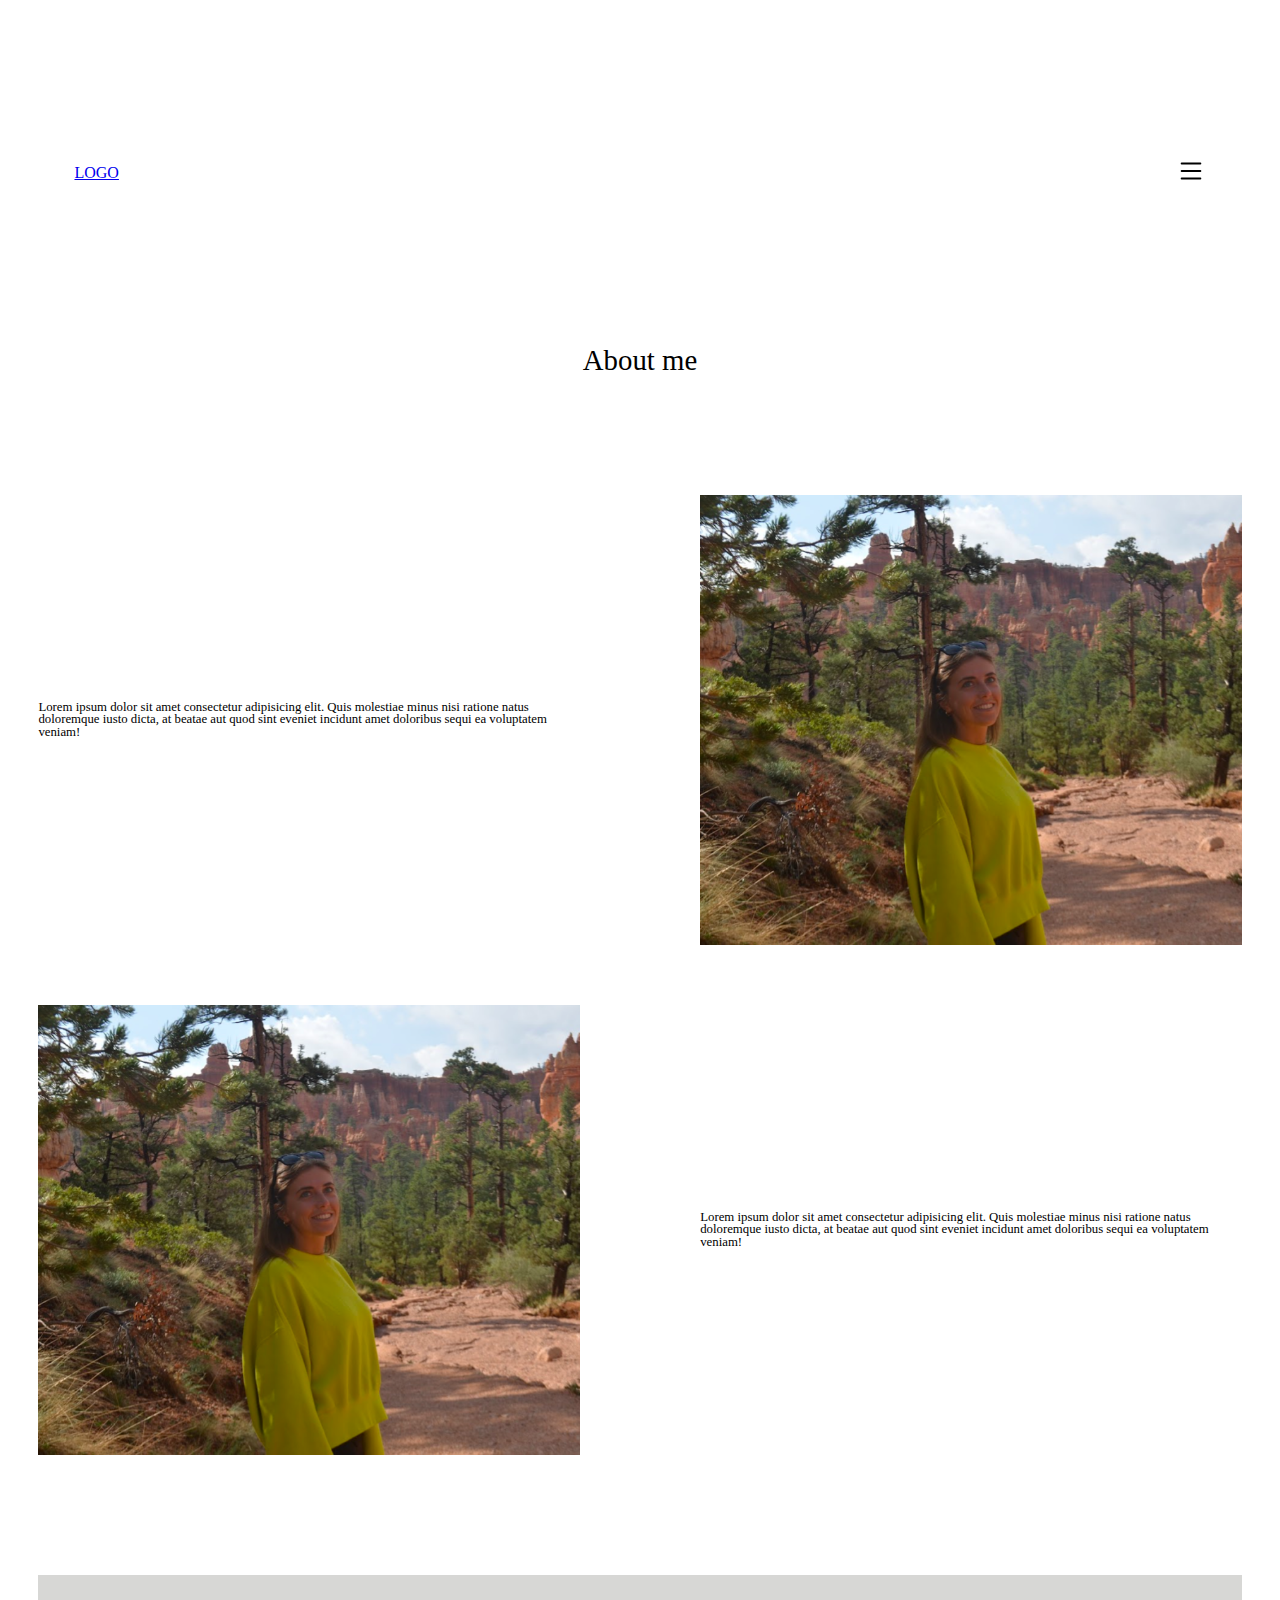
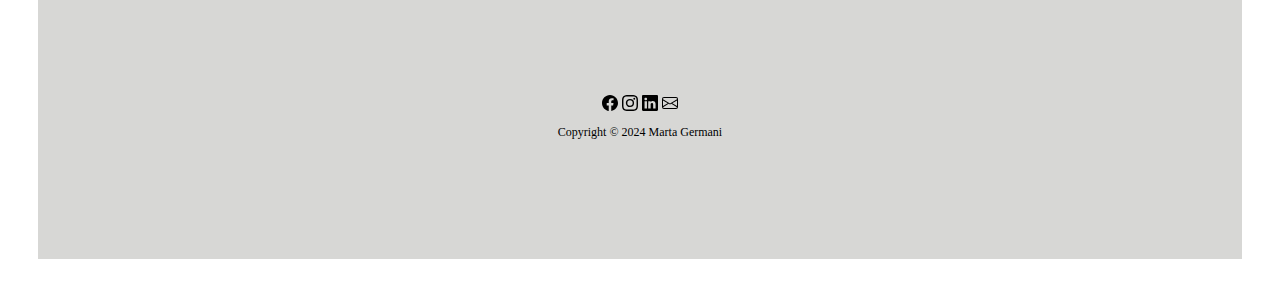
==== about.html @ 11c0933b "completamento navbar e separazione pagine" ====
<!DOCTYPE html>
<html lang="en">

<head>
    <meta charset="UTF-8">
    <meta name="viewport" content="width=device-width, initial-scale=1.0">
    <title>Document</title>
    <link rel="stylesheet" href="./assets/css/reset.css">
    <link rel="stylesheet" href="./assets/css/style.css">
    <script src="./assets/js/script.js" defer></script>
</head>

<body>

    <header>
        <div id="navbar">
            <a href="./index.html">LOGO</a>
            <div id="menuIcon"><img src="./assets/images/list.svg" width="30" alt=""></div>
        </div>
        <div id="menuList">
            <a href="./portfolio.html">Portfolio</a>
            <a href="./about.html">About</a>
            <a href="#">Contact</a>
        </div>
    </header>

    <main>
        <div id="aboutMe">
            <h2>About me</h2>
            <section id="firstBlock">
                <p>Lorem ipsum dolor sit amet consectetur adipisicing elit. Quis molestiae minus nisi ratione natus
                    doloremque iusto dicta, at beatae aut quod sint eveniet incidunt amet doloribus sequi ea voluptatem
                    veniam!</p>
                <img src="./assets/images/photo01.png" alt="">
            </section>
            <section id="secondBlock">
                <img src="./assets/images/photo01.png" alt="">
                <p>Lorem ipsum dolor sit amet consectetur adipisicing elit. Quis molestiae minus nisi ratione natus
                    doloremque iusto dicta, at beatae aut quod sint eveniet incidunt amet doloribus sequi ea voluptatem
                    veniam!</p>
            </section>
        </div>
    </main>

    <footer>
        <div id="iconCont">
            <a href="#">
                <img src="./assets/images/facebook.svg" alt="Facebook">
            </a>
            <a href="#">
                <img src="./assets/images/instagram.svg" alt="Instagram">
            </a>
            <a href="#">
                <img src="./assets/images/linkedin.svg" alt="LinkedIn">
            </a>
            <a href="#">
                <img src="./assets/images/envelope.svg" alt="Email">
            </a>
        </div>
        <p>Copyright &copy; 2024 Marta Germani</p>
    </footer>
</body>

</html>
---- assets/css/style.css ----
/* Regole Comuni */

body {
    font-size: 1.0rem;
    margin: 3%;
}

/* header */

#navbar {
    display: flex;
    justify-content: space-between;
    align-items: center;
    padding: 3%;
    margin-top: 10%;
}

#menuList {
    display: none;
    flex-direction: column;
    padding: 3%;
}

#menuList a {
    text-decoration: none;
    color: black;
    padding-top: 2%;
    padding-bottom: 2%;
    border-bottom: 1px solid black;

}

#menuIcon {
    cursor: pointer;
}

/* footer */

footer {
    margin-top: 10%;
    display: flex;
    flex-direction: column;
    align-items: center;
    background-color: #D7D7D5;
    padding-top: 10%;
    padding-bottom: 10%;
}

footer > p {
    font-size: 0.75em;
    margin-top: 1%;
}

#iconCont a {
    text-decoration: none;
}

/* index.html */

#mainCont {
    width: 100%;
    display: flex;
    flex-direction: column;
    background-image: url(../images/background.jpeg);
    background-size: cover;
    background-repeat: no-repeat;
    margin-top: 10%;

}

#mainCont > * {
    padding: 3%;
    width: 70%;
}

#mainCont h1 {
    font-size: 1.8em;
    margin-top: 10%;
}

#mainCont h2 {
    font-size: 2.5em;
}

#mainCont p {
    margin-bottom: 10%;
}

/* portfolio.html */

#portfolio {
    margin-top: 10%;
}

#portfolio h2 , #aboutMe h2 {
    font-size: 1.8em;
    margin-bottom: 10%;
    text-align: center;
}

#imgCont {
    display: flex;
    flex-wrap: wrap;
    justify-content: space-between;
}

#imgCont > img {
    width: 49%;
    margin-bottom: 2%;
}

/* about.html */

#aboutMe {
    margin-top: 10%;
}

#firstBlock, #secondBlock {
    display: flex;
    justify-content: space-between;
    align-items: center;
    margin-bottom: 5%;
}

#firstBlock img, #secondBlock img {
    max-width: 45%;
    height: auto;
}

#firstBlock p, #secondBlock p {
    font-size: 0.8em;
    width: 45%;
}
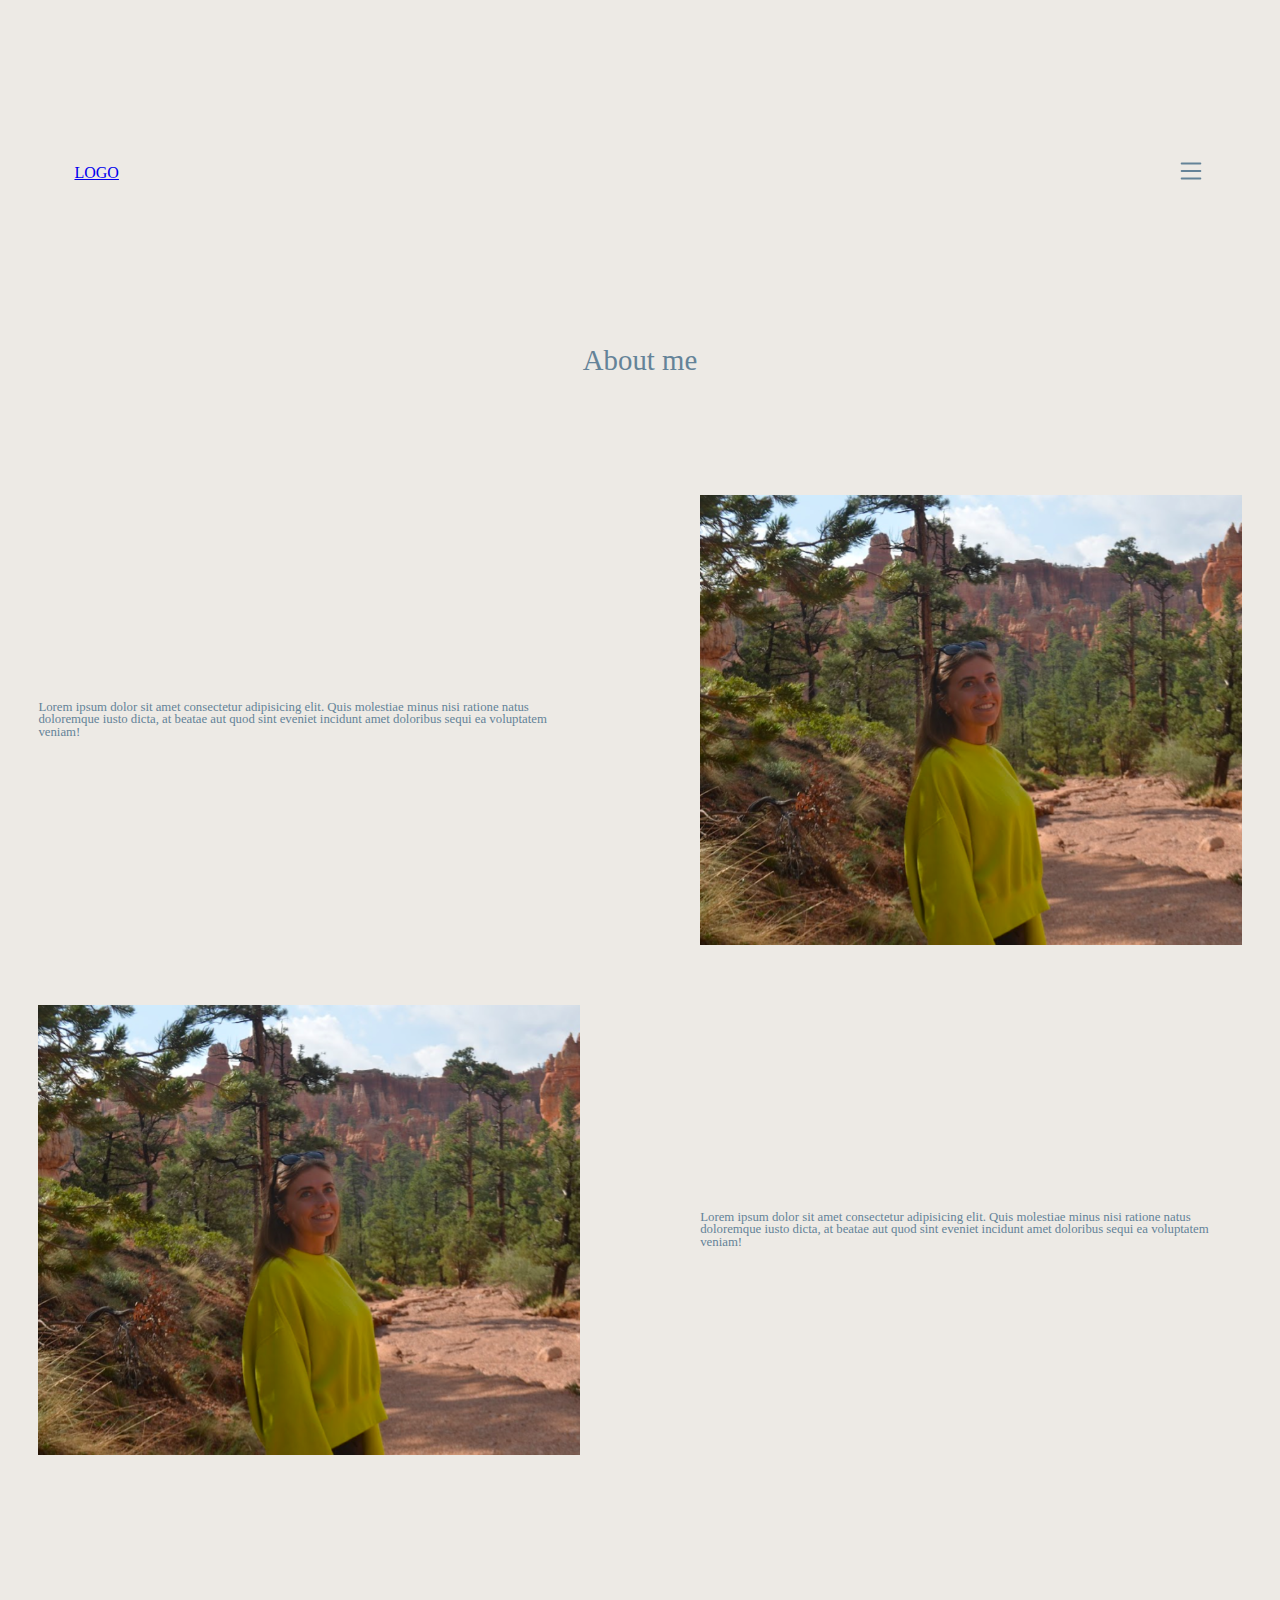
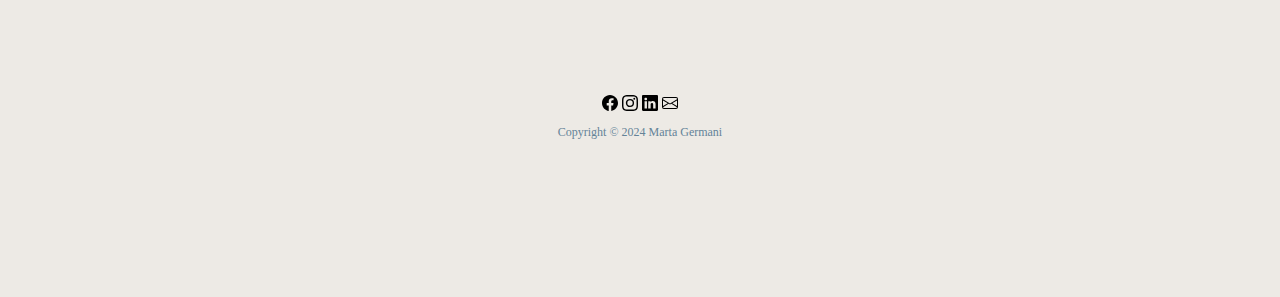
==== commit 5673363e: "aggiunta di un pi' di stile" ====
--- a/about.html
+++ b/about.html
@@ -15,9 +15,10 @@
     <header>
         <div id="navbar">
             <a href="./index.html">LOGO</a>
-            <div id="menuIcon"><img src="./assets/images/list.svg" width="30" alt=""></div>
+            <div id="menuIcon"><img src="./assets/images/list.svg" width="30" id="iconList" alt=""></div>
         </div>
         <div id="menuList">
+            <a href="./index.html">Home</a>
             <a href="./portfolio.html">Portfolio</a>
             <a href="./about.html">About</a>
             <a href="#">Contact</a>
--- a/assets/css/style.css
+++ b/assets/css/style.css
@@ -3,6 +3,8 @@
 body {
     font-size: 1.0rem;
     margin: 3%;
+    background-color: #EDEAE5;
+    color: #648398;
 }
 
 /* header */
@@ -23,7 +25,7 @@
 
 #menuList a {
     text-decoration: none;
-    color: black;
+    color: #648398;
     padding-top: 2%;
     padding-bottom: 2%;
     border-bottom: 1px solid black;
@@ -41,7 +43,6 @@
     display: flex;
     flex-direction: column;
     align-items: center;
-    background-color: #D7D7D5;
     padding-top: 10%;
     padding-bottom: 10%;
 }
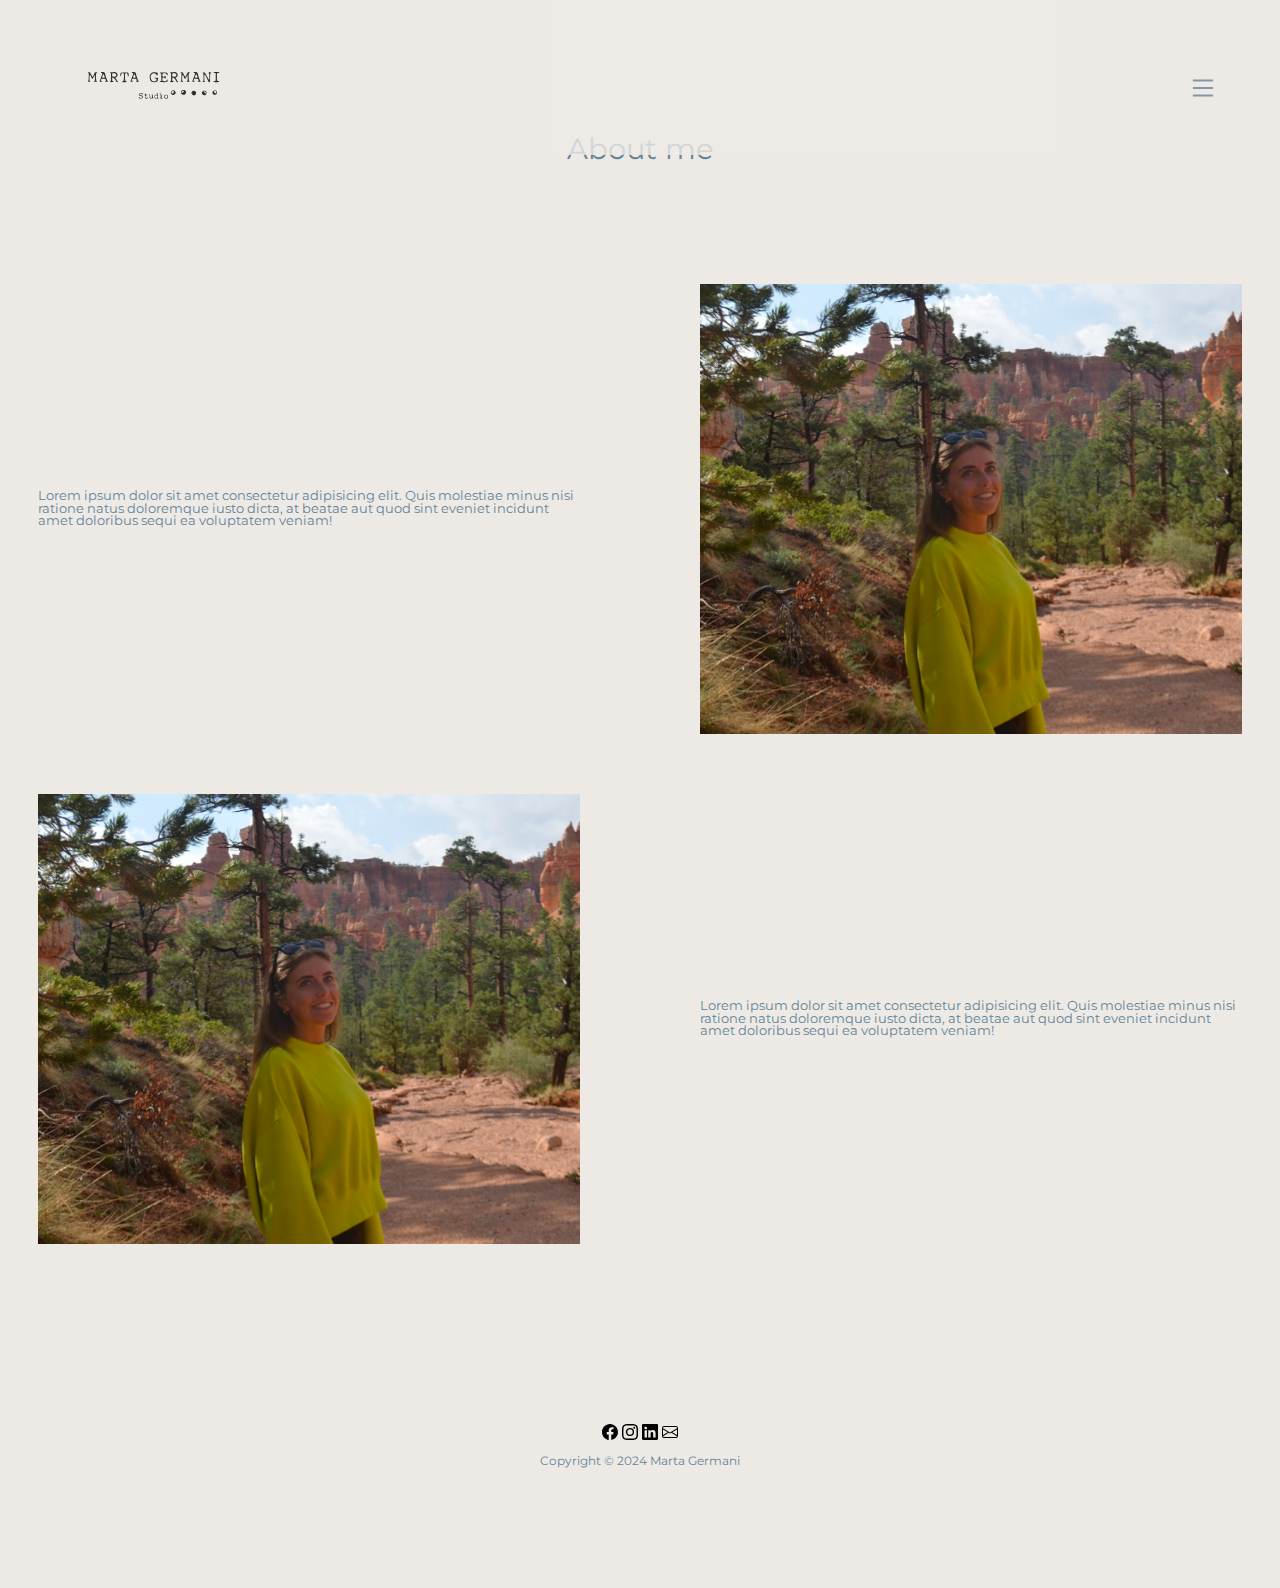
==== commit c62e544e: "aggiunta logo" ====
--- a/about.html
+++ b/about.html
@@ -14,7 +14,7 @@
 
     <header>
         <div id="navbar">
-            <a href="./index.html">LOGO</a>
+            <a href="./index.html"><img src="./assets/images/Logo-MG.svg" width="150" alt=""></a>
             <div id="menuIcon"><img src="./assets/images/list.svg" width="30" id="iconList" alt=""></div>
         </div>
         <div id="menuList">
--- a/assets/css/style.css
+++ b/assets/css/style.css
@@ -1,26 +1,45 @@
+@import url('https://fonts.googleapis.com/css2?family=Montserrat:wght@400;700&display=swap');
+
 /* Regole Comuni */
 
 body {
     font-size: 1.0rem;
-    margin: 3%;
+    font-family: 'Montserrat', sans-serif;
+    margin-left: 3%;
+    margin-right: 3%;
     background-color: #EDEAE5;
     color: #648398;
+    display: flex;
+    flex-direction: column;
+    justify-content: space-between;
+    min-height: 100vh;
+    box-sizing: border-box;
 }
 
 /* header */
+
+header {
+    position: fixed;
+    top: 0;
+    width: 95%;
+    box-sizing: border-box;
+    z-index: 5;
+    background-color: #EDEAE5;
+    opacity: 0.8;
+}
 
 #navbar {
     display: flex;
     justify-content: space-between;
     align-items: center;
     padding: 3%;
-    margin-top: 10%;
+    margin-top: 2%;
 }
 
 #menuList {
     display: none;
     flex-direction: column;
-    padding: 3%;
+    padding: 0% 3% 3%;
 }
 
 #menuList a {
@@ -29,17 +48,21 @@
     padding-top: 2%;
     padding-bottom: 2%;
     border-bottom: 1px solid black;
-
 }
 
 #menuIcon {
     cursor: pointer;
 }
 
+/* main */
+main {
+    padding-top: 15vh;
+}
+
 /* footer */
 
 footer {
-    margin-top: 10%;
+    
     display: flex;
     flex-direction: column;
     align-items: center;
@@ -47,7 +70,7 @@
     padding-bottom: 10%;
 }
 
-footer > p {
+footer>p {
     font-size: 0.75em;
     margin-top: 1%;
 }
@@ -65,11 +88,11 @@
     background-image: url(../images/background.jpeg);
     background-size: cover;
     background-repeat: no-repeat;
-    margin-top: 10%;
+    
 
 }
 
-#mainCont > * {
+#mainCont>* {
     padding: 3%;
     width: 70%;
 }
@@ -89,11 +112,8 @@
 
 /* portfolio.html */
 
-#portfolio {
-    margin-top: 10%;
-}
-
-#portfolio h2 , #aboutMe h2 {
+#portfolio h2,
+#aboutMe h2 {
     font-size: 1.8em;
     margin-bottom: 10%;
     text-align: center;
@@ -105,30 +125,29 @@
     justify-content: space-between;
 }
 
-#imgCont > img {
+#imgCont>img {
     width: 49%;
     margin-bottom: 2%;
 }
 
 /* about.html */
 
-#aboutMe {
-    margin-top: 10%;
-}
-
-#firstBlock, #secondBlock {
+#firstBlock,
+#secondBlock {
     display: flex;
     justify-content: space-between;
     align-items: center;
     margin-bottom: 5%;
 }
 
-#firstBlock img, #secondBlock img {
+#firstBlock img,
+#secondBlock img {
     max-width: 45%;
     height: auto;
 }
 
-#firstBlock p, #secondBlock p {
+#firstBlock p,
+#secondBlock p {
     font-size: 0.8em;
     width: 45%;
 }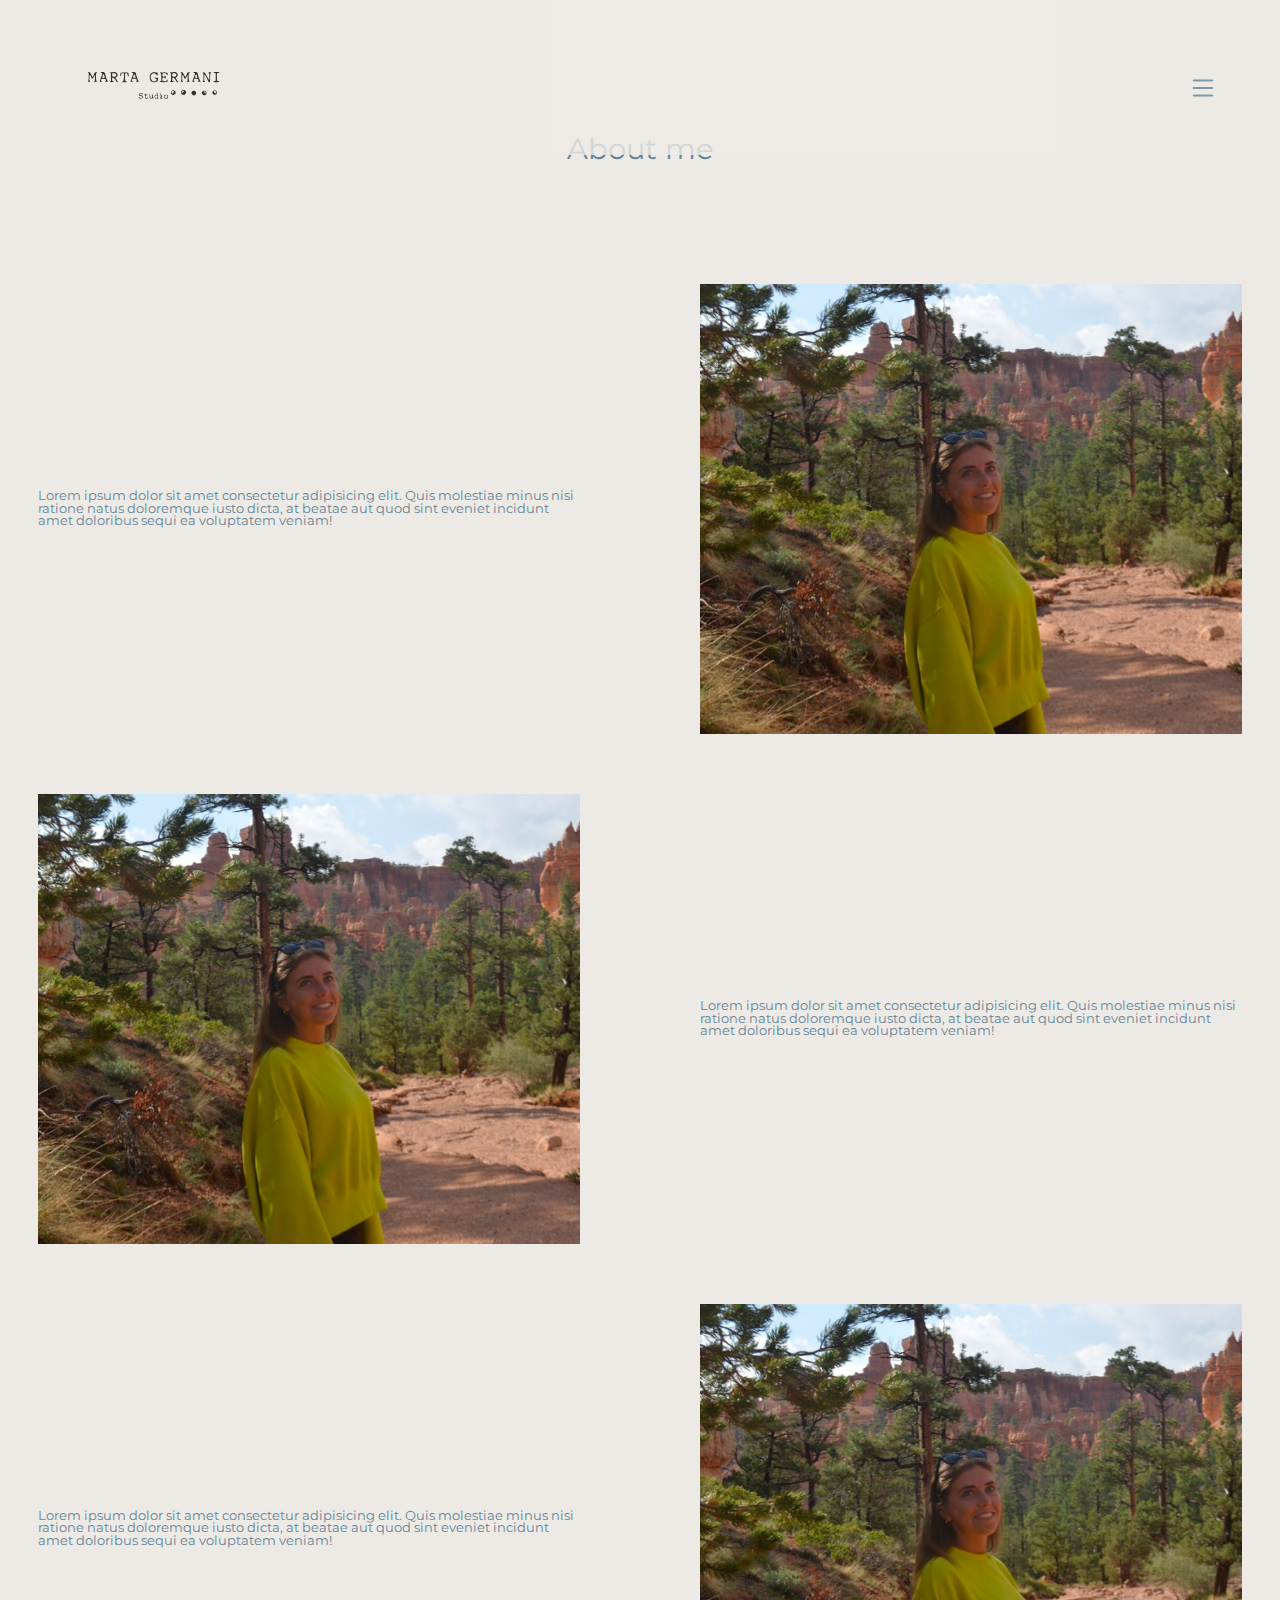
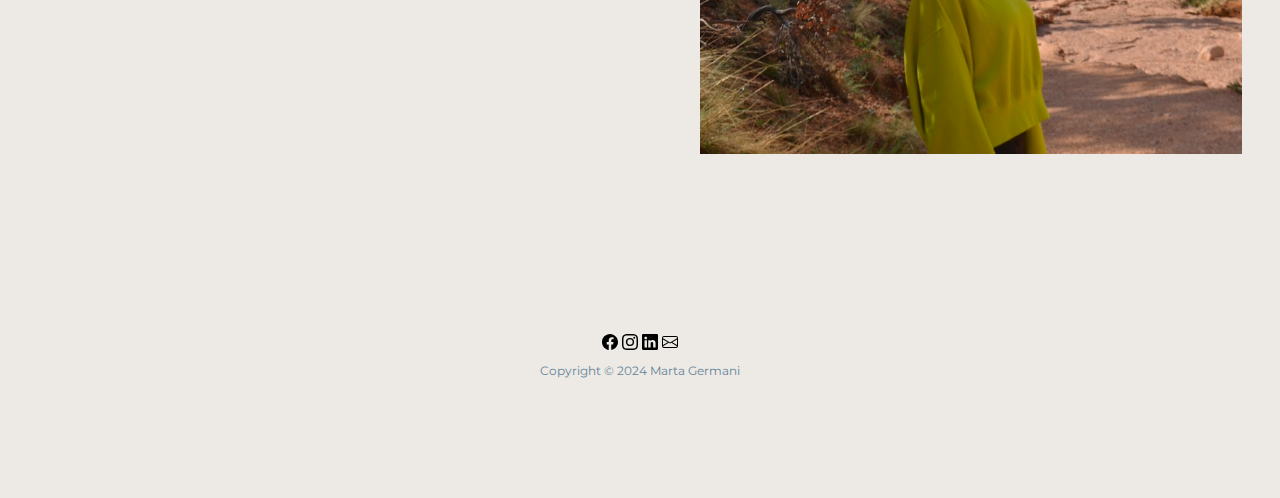
==== commit 6013dae0: "aggiunta p ad about.html" ====
--- a/about.html
+++ b/about.html
@@ -28,17 +28,23 @@
     <main>
         <div id="aboutMe">
             <h2>About me</h2>
-            <section id="firstBlock">
+            <section class="aboutBlock">
                 <p>Lorem ipsum dolor sit amet consectetur adipisicing elit. Quis molestiae minus nisi ratione natus
                     doloremque iusto dicta, at beatae aut quod sint eveniet incidunt amet doloribus sequi ea voluptatem
                     veniam!</p>
                 <img src="./assets/images/photo01.png" alt="">
             </section>
-            <section id="secondBlock">
+            <section class="aboutBlock">
                 <img src="./assets/images/photo01.png" alt="">
                 <p>Lorem ipsum dolor sit amet consectetur adipisicing elit. Quis molestiae minus nisi ratione natus
                     doloremque iusto dicta, at beatae aut quod sint eveniet incidunt amet doloribus sequi ea voluptatem
                     veniam!</p>
+            </section>
+            <section class="aboutBlock">
+                <p>Lorem ipsum dolor sit amet consectetur adipisicing elit. Quis molestiae minus nisi ratione natus
+                    doloremque iusto dicta, at beatae aut quod sint eveniet incidunt amet doloribus sequi ea voluptatem
+                    veniam!</p>
+                <img src="./assets/images/photo01.png" alt="">
             </section>
         </div>
     </main>
--- a/assets/css/style.css
+++ b/assets/css/style.css
@@ -132,22 +132,19 @@
 
 /* about.html */
 
-#firstBlock,
-#secondBlock {
+.aboutBlock {
     display: flex;
     justify-content: space-between;
     align-items: center;
     margin-bottom: 5%;
 }
 
-#firstBlock img,
-#secondBlock img {
+.aboutBlock img {
     max-width: 45%;
     height: auto;
 }
 
-#firstBlock p,
-#secondBlock p {
+.aboutBlock p {
     font-size: 0.8em;
     width: 45%;
 }